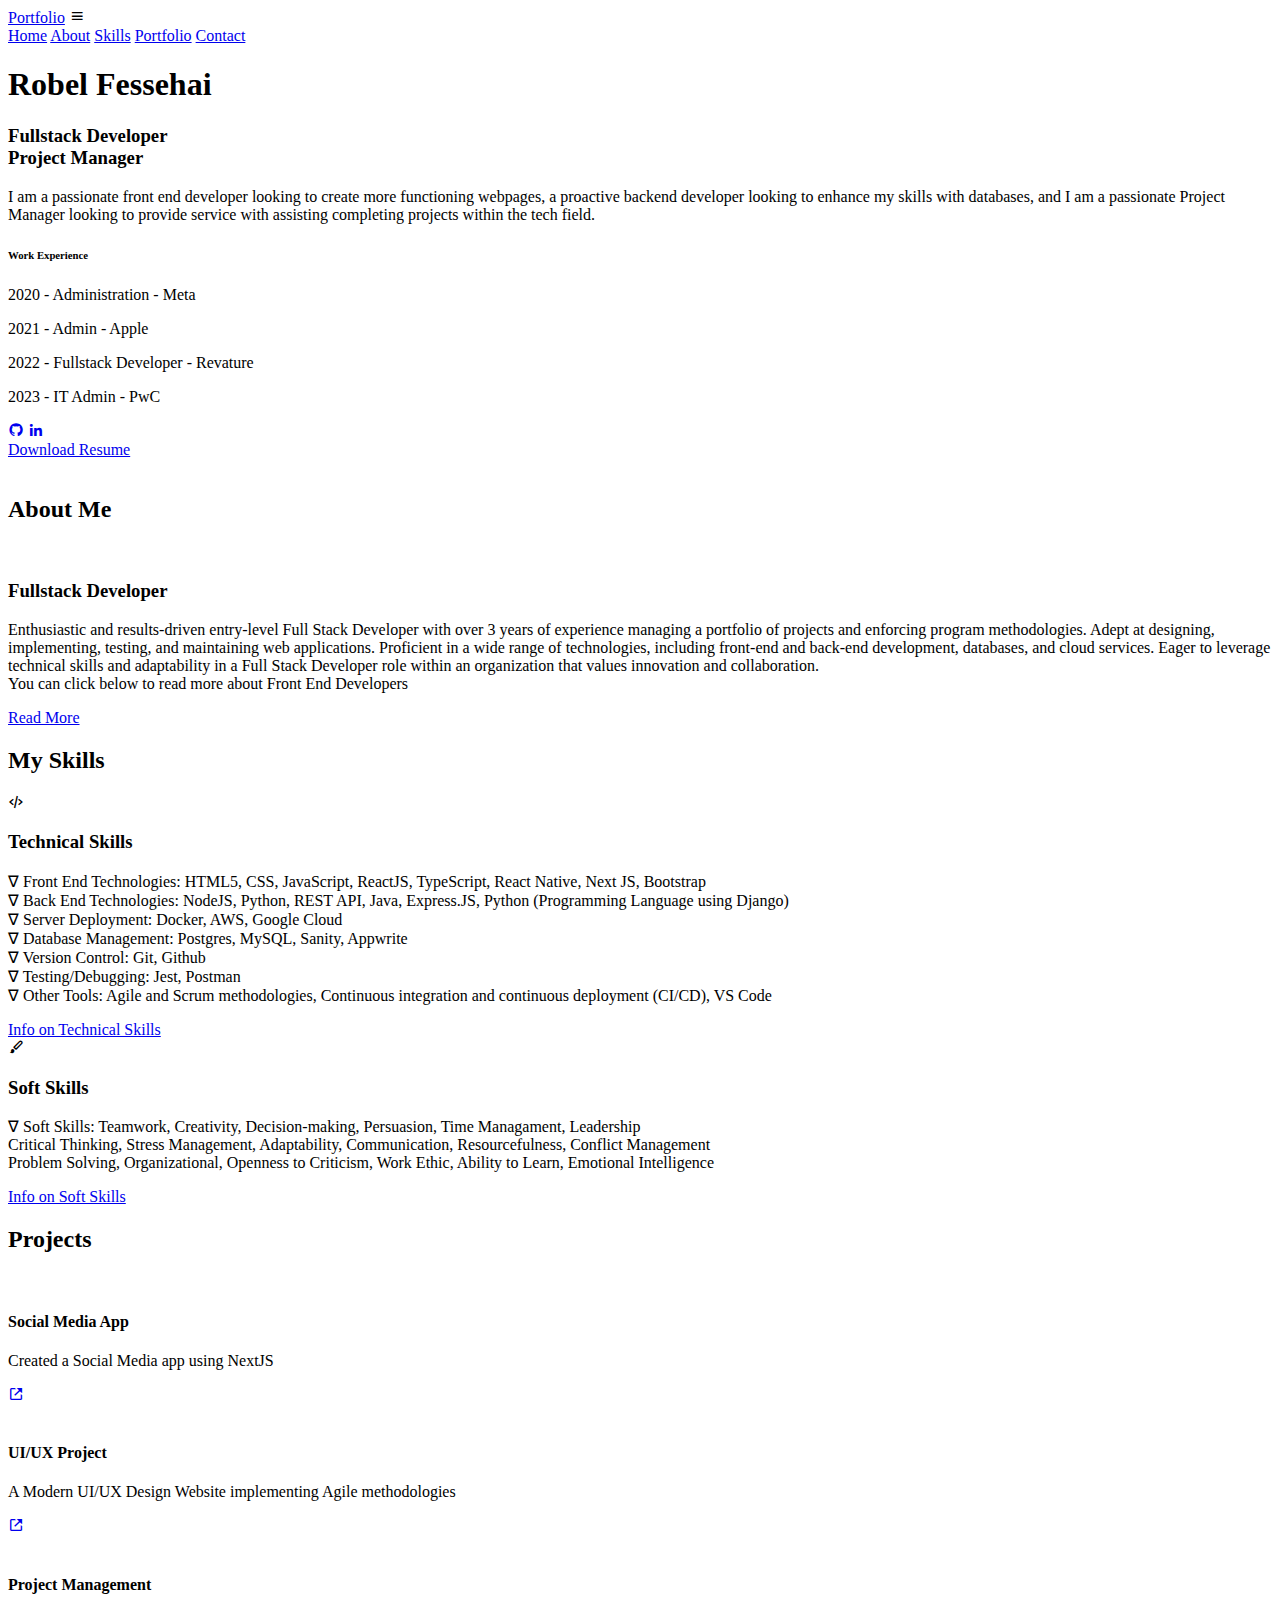
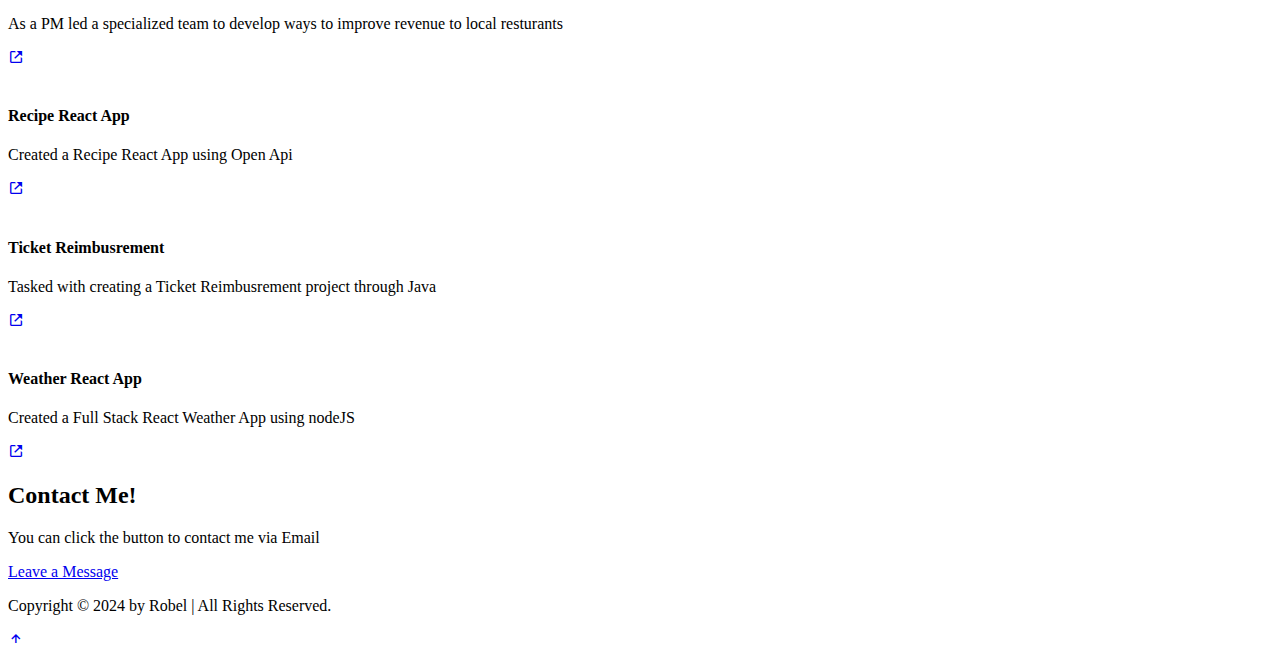
==== index.html @ df7a9f09 "Add files via upload" ====
<!DOCTYPE html>
<html lang="en">
    <head>
        <meta charset="UTF-8">
        <meta http-equiv="X-UA-Compatible" content="IE=edge">
        <meta name="viewport" content="width=device-width, initial-scale=1.0">
        <title>My Personal Page</title>

        <link href="https://unpkg.com/boxicons@2.1.4/css/boxicons.min.css" rel="stylesheet">

        <link rel="stylesheet" href="style.css">
    </head>

    <body>
        <header class="header">
            <a href="#" class="logo">Portfolio</a>

            <i class="bx bx-menu" id="menu-icon"></i>

            <nav class="navbar">
                <a href="#home" class="active">Home</a>
                <a href="#about">About</a> 
                <a href="#skills">Skills</a> 
                <a href="#portfolio">Portfolio</a> 
                <a href="#contact">Contact</a> 
            </nav>
        </header>

        <section class="home" id="home">
            <div class="home-content">
                
                <h1>Robel Fessehai</h1>
                <h3><span> Fullstack Developer <br> Project Manager</span></h3>
                <p>I am a passionate front end developer looking to create more functioning webpages, a proactive backend developer looking to enhance my skills with databases, and I am a passionate Project Manager looking to provide service with assisting completing projects within the tech field.</p>
                <h6>Work Experience</h6>
                <p> 2020 - Administration - Meta</p>
                <p> 2021 - Admin - Apple</p>
                <p> 2022 - Fullstack Developer - Revature</p>
                <p> 2023 - IT Admin - PwC</p>
                <div class="socials">
                    <a href="https://github.com/RFessehai"><i class="bx bxl-github"></i></a>
                    <a href="https://www.linkedin.com/in/robelf206/"><i class="bx bxl-linkedin"></i></a>
                </div>
                <a href="https://docs.google.com/document/d/e/2PACX-1vSmuw3ZJ0n4gslHQ9zRwQzcpSqXuMK9Xp6KLZ9g4T4_sZMFOn1V0XpZeudkpCorJQ/pub" class="btn">Download Resume</a>
            </div>

            <div class="home-img">
                <img src="images/Me.jpg" alt="">
            </div>
        </section>

        <section class="about" id="about">
            <h2 class="heading"><span>About Me</span></h2>

            <div class="about-img">
                <img src="images/Dev.jpg" alt="">
            </div>

            <div class="about-content">
                <h3>Fullstack Developer</h3>
                <p>Enthusiastic and results-driven entry-level Full Stack Developer with over 3 years of experience managing a portfolio of projects and enforcing program methodologies. Adept at designing, implementing, testing, and maintaining web applications. Proficient in a wide range of technologies, including front-end and back-end development, databases, and cloud services. Eager to leverage technical skills and adaptability in a Full Stack Developer role within an organization that values innovation and collaboration.<br> You can click below to read more about Front End Developers</p>
                <a href="https://www.simplilearn.com/skills-required-to-become-a-full-stack-developer-article" class="btn">Read More</a>

            </div>
        </section>

        <section class="skills" id="skills">
            <h2 class="heading">My <span> Skills</span></h2>

            <div class="skills-container">
                <div class="skills-box">
                    <i class="bx bx-code-alt"></i>
                    <h3>Technical Skills</h3>
                    <p>∇ Front End Technologies: HTML5, CSS, JavaScript, ReactJS, TypeScript, React Native, Next JS, Bootstrap <br>
                        ∇ Back End Technologies: NodeJS, Python, REST API, Java, Express.JS, Python (Programming Language using Django) <br>
                        ∇ Server Deployment: Docker, AWS, Google Cloud <br>
                        ∇ Database Management: Postgres, MySQL, Sanity, Appwrite <br>
                        ∇ Version Control: Git, Github <br>
                        ∇ Testing/Debugging: Jest, Postman <br>
                        ∇ Other Tools: Agile and Scrum methodologies, Continuous integration and continuous deployment (CI/CD), VS Code
                    </p>
                    <a href="https://www.springboard.com/blog/software-engineering/skills-needed/" class="btn">Info on Technical Skills </a>
                </div>
           
                <div class="skills-box">
                    <i class="bx bxs-paint"></i>
                    <h3>Soft Skills</h3>
                    <p>∇ Soft Skills: Teamwork, Creativity, Decision-making, Persuasion, Time Managament, Leadership <br>
                        Critical Thinking, Stress Management, Adaptability, Communication, Resourcefulness, Conflict Management <br>
                        Problem Solving, Organizational, Openness to Criticism, Work Ethic, Ability to Learn, Emotional Intelligence
                    </p>
                    <a href="https://www.springboard.com/blog/software-engineering/5-soft-skills-every-software-engineer-needs/" class="btn">Info on Soft Skills </a>
                </div>
            </div>
        </section>
       
        <section class="portfolio" id="portfolio">
            <h2 class="heading"><span> Projects</span></h2>

            <div class="portfolio-container">
                <div class="portfolio-box">
                    <img src="images/socials.jpg" alt="">
                    <div class="portfolio-layer">
                        <h4>Social Media App</h4>   
                        <p>Created a Social Media app using NextJS </p>
                        <a href="images/Social Media App Brief.pdf"><i class="bx bx-link-external" ></i></a>
                    </div>
                </div>
                <div class="portfolio-box">
                    <img src="images/UIUX.webp" alt="">
                    <div class="portfolio-layer">
                        <h4>UI/UX Project</h4>   
                        <p>A Modern UI/UX Design Website implementing Agile methodologies</p>
                        <a href="https://www.ifixit.com/Device/Samsubg_Galaxy_Tab_A_10.1_S-Pen"><i class="bx bx-link-external" ></i></a>
                    </div>
                </div>
                <div class="portfolio-box">
                    <img src="images/PM.webp" alt="">
                    <div class="portfolio-layer">
                        <h4>Project Management</h4>   
                        <p>As a PM led a specialized team to develop ways to improve revenue to local resturants </p>
                        <a href="images/PM Closure_ Sauce & Spoon Closeout Report.pdf"><i class="bx bx-link-external" ></i></a>
                    </div>
                </div>
                <div class="portfolio-box">
                    <img src="images/Recipes.webp" alt="">
                    <div class="portfolio-layer">
                        <h4>Recipe React App</h4>   
                        <p>Created a Recipe React App using Open Api </p>
                        <a href="https://robelrecipes.netlify.app/"><i class="bx bx-link-external" ></i></a>
                    </div>
                </div>
                <div class="portfolio-box">
                    <img src="images/Ticket.webp" alt="">
                    <div class="portfolio-layer">
                        <h4>Ticket Reimbusrement</h4>   
                        <p>Tasked with creating a Ticket Reimbusrement project through Java </p>
                        <a href="images/Ticket System Backend Java Project.pdf"><i class="bx bx-link-external" ></i></a>
                    </div>
                </div>
                <div class="portfolio-box">
                    <img src="images/Weather.jpg" alt="">
                    <div class="portfolio-layer">
                        <h4>Weather React App</h4>   
                        <p>Created a Full Stack React Weather App using nodeJS</p>
                        <a href="https://robelweather.netlify.app/"><i class="bx bx-link-external" ></i></a>
                    </div>
                </div>
            </div>
        </section>

        <section class="contact" id="contact">
            <h2 class="heading"><span>Contact Me!</span></h2>
            <div class="contact-brief">
                <p>You can click the button to contact me via Email </p>
                <a href="mailto:robelfessehai123@gmail.com" class="btn">Leave a Message</a>
        </section>

        <footer class="footer">
            <div class="footer-text">
                <p>Copyright &copy; 2024 by Robel | All Rights Reserved. </p>
            </div>
            
            <div class="footer-iconTop">
                <a href="#home"><i class="bx bx-up-arrow-alt"></i></a>
            </div>
        </footer>

        <script src="script.js"></script>
    </body>
</html>
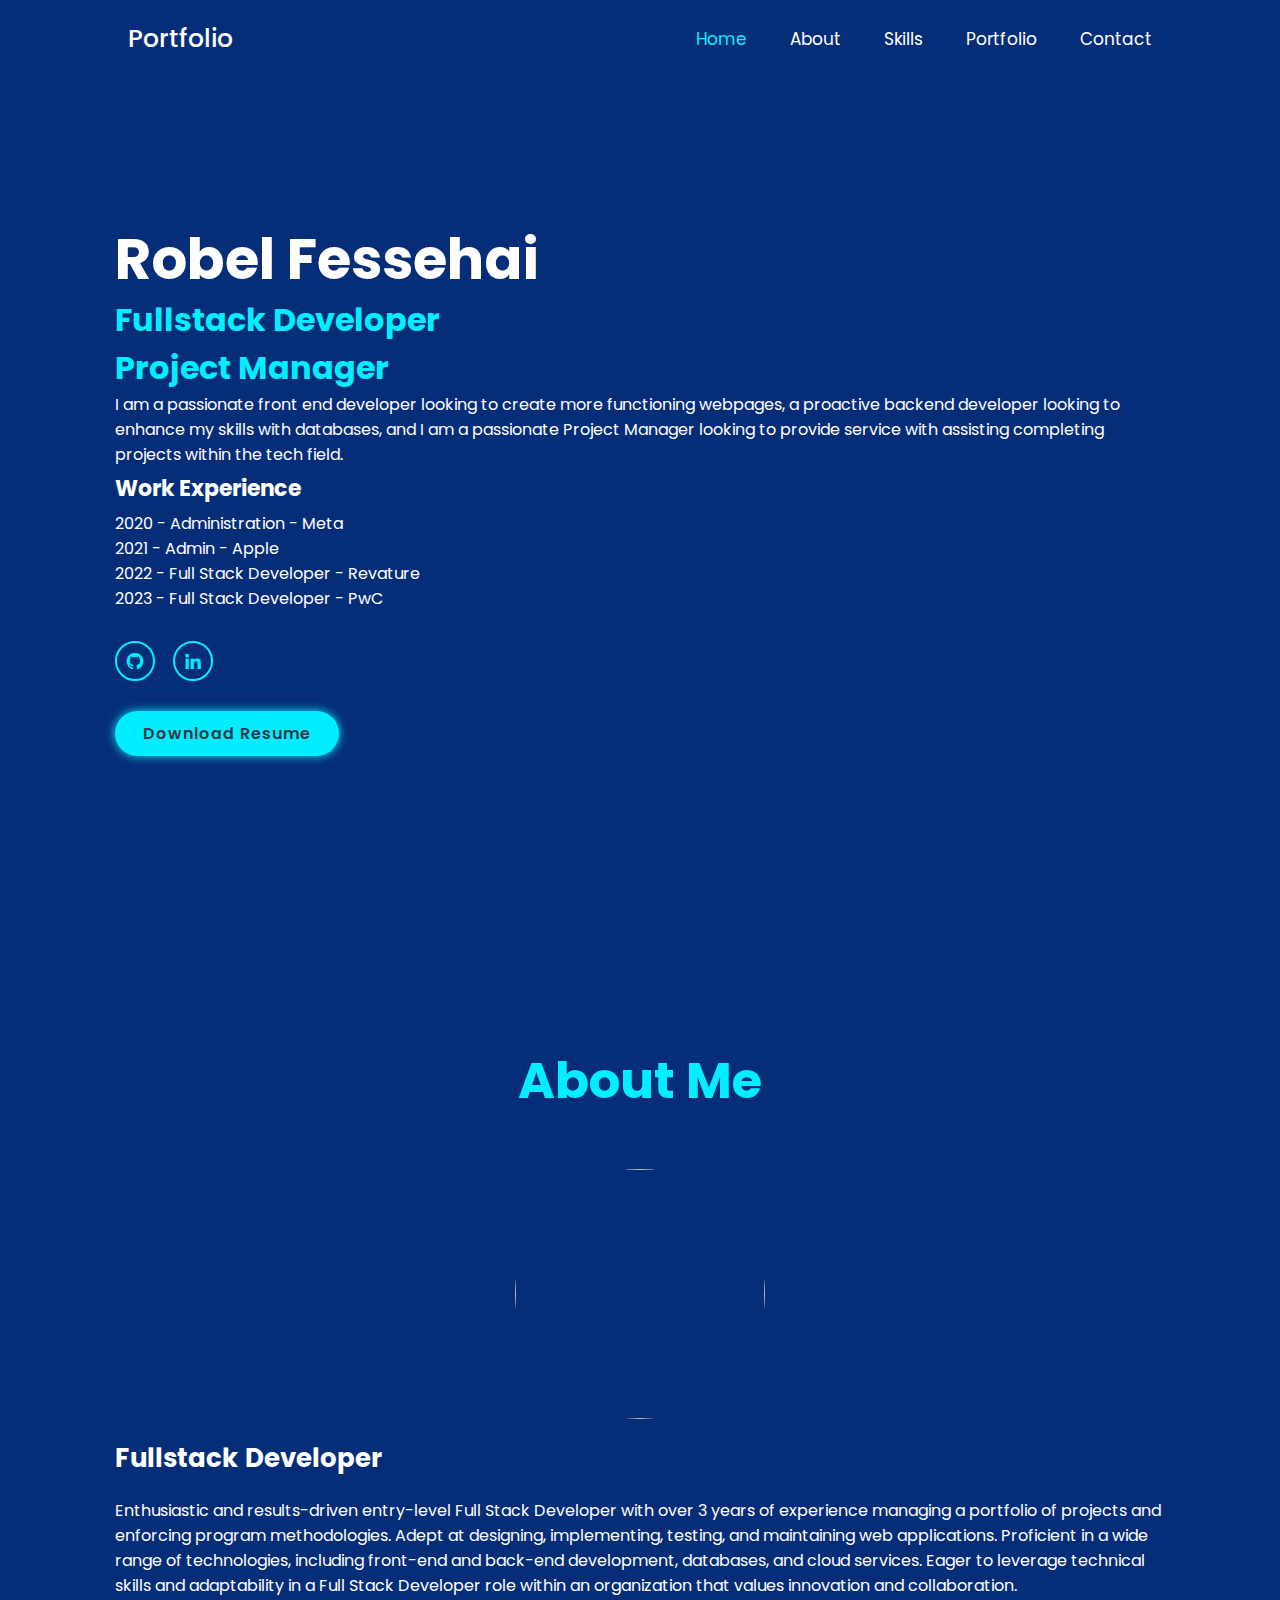
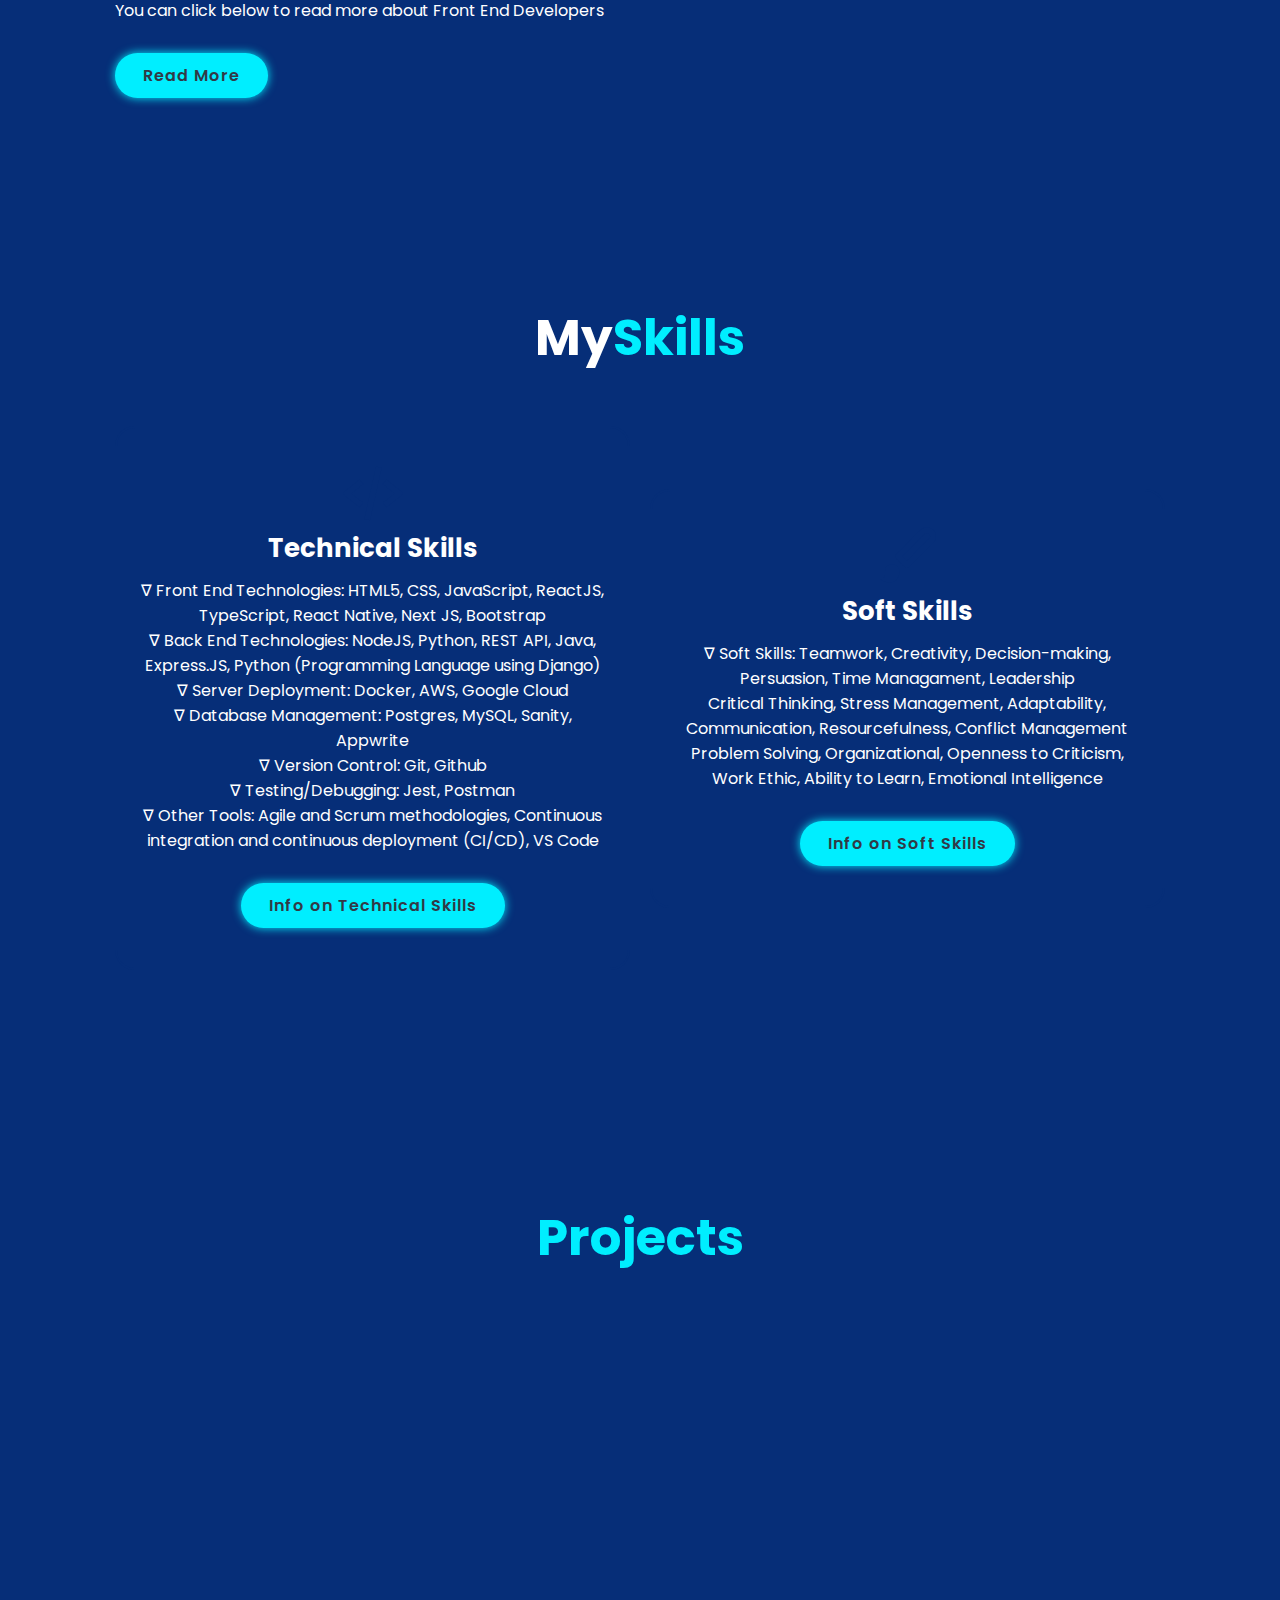
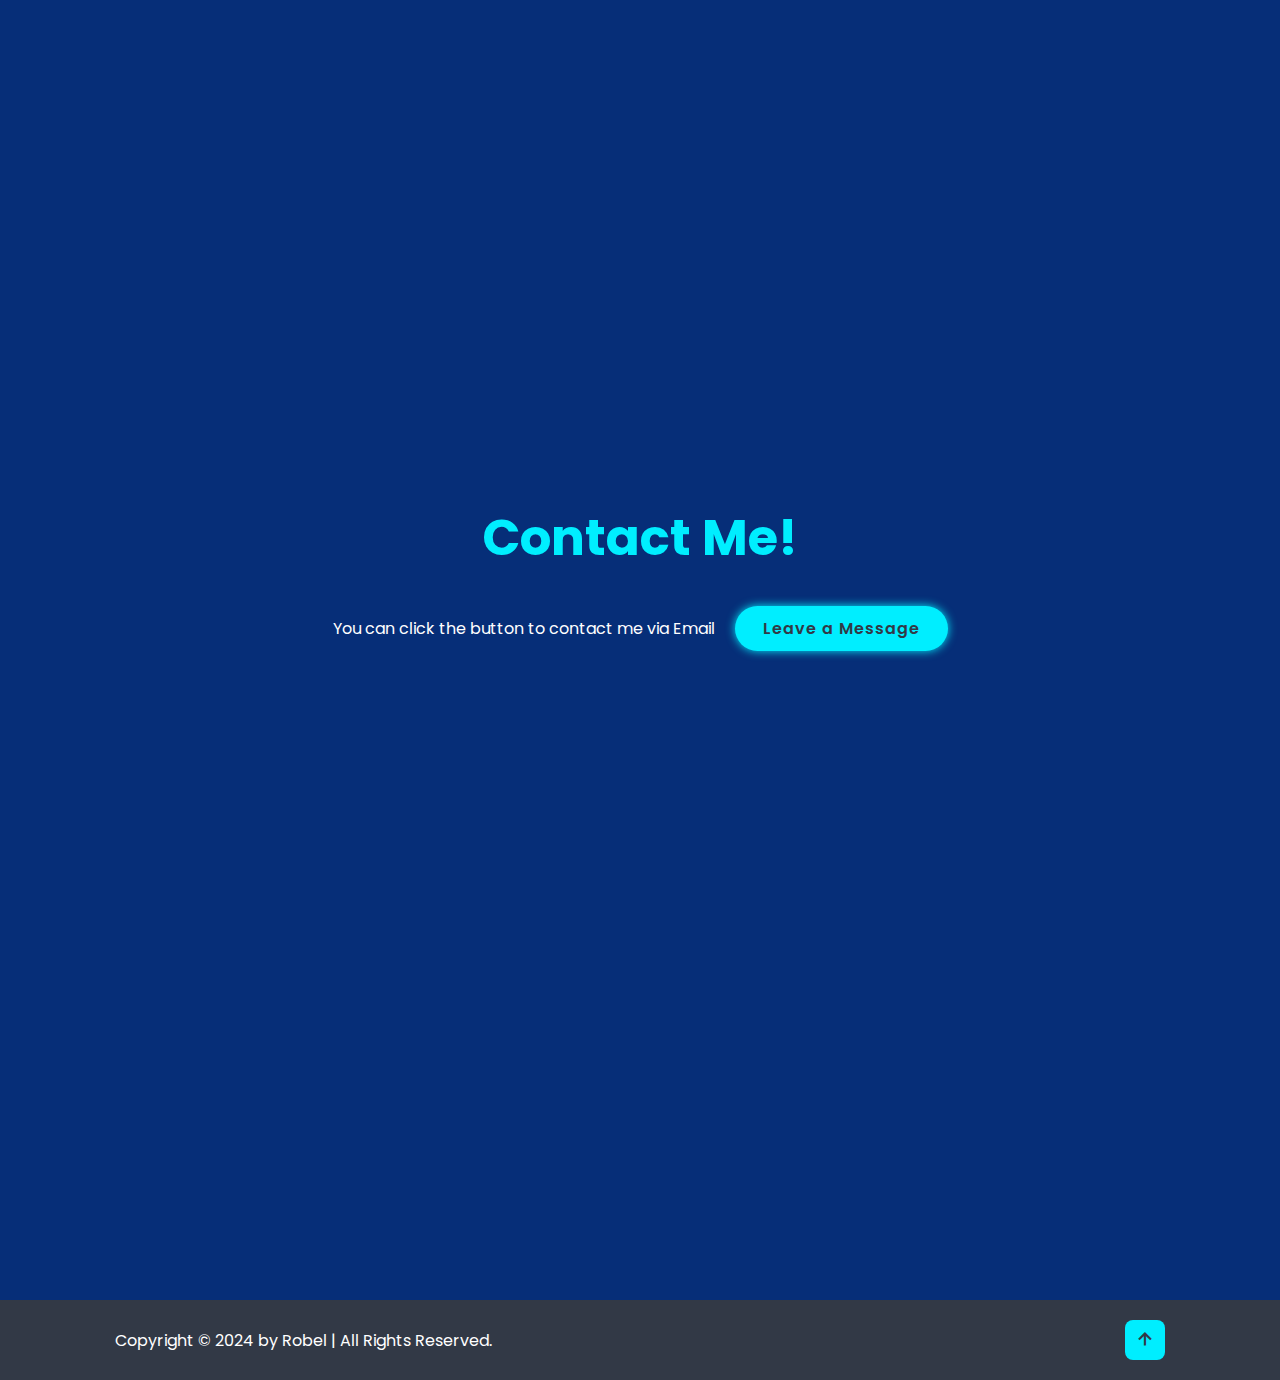
==== commit b39c43b6: "Add files via upload" ====
--- a/index.html
+++ b/index.html
@@ -35,8 +35,8 @@
                 <h6>Work Experience</h6>
                 <p> 2020 - Administration - Meta</p>
                 <p> 2021 - Admin - Apple</p>
-                <p> 2022 - Fullstack Developer - Revature</p>
-                <p> 2023 - IT Admin - PwC</p>
+                <p> 2022 - Full Stack Developer - Revature</p>
+                <p> 2023 - Full Stack Developer - PwC</p>
                 <div class="socials">
                     <a href="https://github.com/RFessehai"><i class="bx bxl-github"></i></a>
                     <a href="https://www.linkedin.com/in/robelf206/"><i class="bx bxl-linkedin"></i></a>
--- a/style.css
+++ b/style.css
@@ -0,0 +1,467 @@
+@import url('https://fonts.googleapis.com/css2?family=Poppins:wght@300;400;500;600;700;800;900&display=swap');
+
+*{
+    margin: 0;
+    padding: 0;
+    box-sizing: border-box;
+    text-decoration: none;
+    border: none;
+    outline: none;
+    scroll-behavior: smooth;
+    font-family: 'Poppins', sans-serif;
+}
+
+:root{
+    --bg-color: #062e78;
+    --second-bg-color: #323946;
+    --text-color:#fff;
+    --main_color: #0ef;
+}
+
+html{
+    font-size: 62.5%;
+    overflow-x: hidden;
+}
+
+body{
+    background: var(--bg-color);
+    color: var(--text-color);
+}
+
+section{
+    min-height: 100vh;
+    padding: 10rem 9% 2rem;
+}
+
+.header{
+    position: fixed;
+    top: 0;
+    left: 0;
+    width: 100%;
+    padding: 2rem 10%;
+    background: var(--bg-color);
+    display: flex;
+    justify-content: space-between;
+    align-items: center;
+    z-index: 100;
+}
+
+.logo{
+    font-size: 2.5rem;
+    color: var(--text-color);
+    font-weight: 500;
+    cursor: default;
+}
+
+.navbar a {
+    font-size: 1.7rem;
+    color: var(--text-color);
+    margin-left: 4rem;
+    transition: .3s;
+}
+
+.navbar a:hover,
+.navbar a.active {
+    color: var(--main_color);
+}
+
+#menu-icon {
+    font-size: 3.6rem;
+    color: var(--text-color);
+    display: none;
+}
+
+.home{
+    display: flex;
+    justify-content: center;
+    align-items: center;
+}
+
+.home-img img{
+    width: 35vw;
+}
+
+.home-content h3{
+    font-size: 3.2rem;
+    font-weight: 700;
+}
+
+h2{
+    font-size: 5.6rem;
+    font-weight: 700;
+    display: flex;
+    justify-content: center;
+    align-items: center;
+}
+
+.home-content h3:nth-of-type(2){
+    margin-bottom: 2rem;
+}
+
+span{
+    color: var(--main_color);
+}
+
+.home-content h1{
+    font-size: 5.6rem;
+    font-weight: 700;
+    line-height: 1.3;
+}
+
+.home-content p{
+    font-size: 1.6rem;
+}
+
+.home-content h6{
+    font-size: 2.2rem;
+    font-weight: 700;
+    line-height: 2;
+}
+
+.socials a{
+    display: inline-flex;
+    justify-content: center;
+    align-items: center;
+    width: 4rem;
+    height: 4rem;
+    background: transparent;
+    border: .2rem solid var(--main_color);
+    border-radius: 50%;
+    font-size: 2rem;
+    color: var(--main_color);
+    margin: 3rem 1.5rem 3rem 0;
+    transition: .5s ease;
+}
+
+.socials a:hover{
+    background: var(--main_color);
+    color: var(--second-bg-color);
+    box-shadow: 0 0 1rem var(--main_color);
+}
+
+.btn{
+    display: inline-block;
+    padding: 1rem 2.8rem;
+    background: var(--main_color);
+    border-radius: 4rem;
+    box-shadow: 0 0 1rem var(--main_color);
+    font-size: 1.6rem;
+    color: var(--second-bg-color);
+    letter-spacing: .1rem;
+    font-weight: 600;
+    transition: .5s ease;
+}
+
+.btn:hover{
+    box-shadow: none;
+}
+
+.about {
+    display: flex;
+    justify-content: center;
+    align-items: center;
+    flex-direction: column;
+    gap: 2rem;
+    background: var(--bg-color);
+    padding-bottom: 6rem;
+}
+
+.about-img img{
+    position: relative;
+    width: 25rem;
+    height: 25rem;
+    border-radius: 50%;
+    display: flex;
+    justify-content: center;
+    align-items: center;
+}
+
+.heading{
+    text-align: center;
+    margin-bottom: 3rem;
+    font-size: 5rem;
+}
+
+.about-content h3{
+    font-size: 2.6rem;
+}
+
+.about-content p{
+    font-size: 1.6rem;
+    margin: 2rem 0 3rem;
+}
+
+.skills h2{
+    margin-bottom: 5rem;
+}
+
+.skills-container{
+    display: flex;
+    justify-content: center;
+    align-items: center;
+    flex-wrap: wrap;
+    gap: 2rem;
+}
+
+.skills-container .skills-box{
+    flex: 1 1 30rem;
+    background: var(--bg-color);
+    padding: 3rem 2rem 4rem;
+    border-radius: 2rem;
+    text-align: center;
+    border: .2rem solid var(--bg-color);
+    transition: .5s ease;
+}
+
+.skills-container .skills-box:hover {
+    border-color: var(--main_color);
+    transform: scale(1.02);
+}
+
+
+.skills-box i {
+    font-size: 7rem;
+    color: var(--bg-color);
+}
+
+.skills-box h3{
+    font-size: 2.6rem ;
+}
+
+.skills-box p {
+    font-size: 1.6rem;
+    margin: 1rem 0 3rem;
+}
+
+.portfolio {
+    background: var(--bg-color);
+}
+
+
+.portfolio-container{
+    display: grid;
+    grid-template-columns: repeat(3, 2fr);
+    align-items: center;
+    gap: 2.5rem;
+}
+
+.portfolio-container .portfolio-box{
+    position: relative;
+    border-radius: 2rem;
+    box-shadow: 0 0 1rem var(--bg-color);
+    overflow: hidden;
+    display: flex;
+}
+.portfolio-box img{
+    width: 100%;
+    transition: .5s ease;
+}
+
+.portfolio-box:hover img{
+    transform: scale(1.1);
+}
+
+.portfolio-box .portfolio-layer{
+    position: absolute;
+    bottom: 0;
+    left: 0;
+    width: 100%;
+    height: 100%;
+    background: linear-gradient(rgba(0,0,0,.1), var(--main_color));
+    display: flex;
+    justify-content: center;
+    align-items: center;
+    flex-direction: column;
+    text-align: center;
+    padding: 0 4rem;
+    transform: translateY(100%);
+    transition: .5s ease;
+}
+
+.portfolio-box:hover .portfolio-layer{
+    transform: translateY(0);
+}
+
+.portfolio-layer h4{
+    font-size: 3rem;
+}
+
+.portfolio-layer p {
+    font-size: 1.6rem;
+    margin: .3rem 0 1rem;
+}
+
+.portfolio-layer a{
+    display: inline-flex;
+    justify-content: center;
+    align-items: center;
+    width: 5rem;
+    height: 5rem;
+    background: var(--text-color);
+    border-radius: 50%;
+}
+
+.portfolio-layer a i{
+    font-size: 2rem;
+    color: var(--second-bg-color);
+}
+
+.contact-brief{
+    display: flex;
+    justify-content: center;
+    align-items: center;
+    flex-wrap: wrap;
+    font-size: 1.6rem;
+    gap: 2rem;
+}
+
+.footer{
+    display: flex;
+    justify-content: space-between;
+    align-items: center;
+    flex-wrap: wrap;
+    padding: 2rem 9%;
+    background: var(--second-bg-color);
+}
+
+.footer-text p{
+    font-size: 1.6rem;
+}
+
+.footer-iconTop a {
+    display: inline-flex;
+    justify-content: center;
+    align-items: center;
+    padding: .8rem;
+    background: var(--main_color);
+    border-radius: .8rem;
+    transition: .5s ease;
+}
+
+.footer-iconTop a:hover{
+    box-shadow: 0 0 1rem var(--main_color);
+}
+
+.footer-iconTop a i {
+    font-size: 2.4rem;
+    color: var(--second-bg-color);
+}
+
+/* BreakingPoint for App view */
+
+@media (max-width: 1200px) {
+    html {
+        font-size: 55%;
+    }
+}
+
+@media (max-width: 991px){
+    .header { 
+        padding: 2rem 3%;
+    }
+
+    section{
+        padding: 10rem 3% 2rem;
+    }
+
+    .skills{
+        padding-bottom: 7rem;
+    }
+
+    .portfolio{
+        padding-bottom: 7rem;
+    }
+    .contact{
+        min-height: auto;
+    }
+
+    .footer{
+        padding: 2rem 3%;
+    }
+}
+
+@media (max-width: 768px){
+    #menu-icon{
+        display: block;
+    }
+
+    .navbar {
+        position: absolute;
+        top: 100%;
+        left: 0;
+        width: 100%;
+        padding: 1rem 3%;
+        background: var(--bg-color);
+        border-top: .1rem solid(rgba(0,0,0,.2);
+        box-shadow: 0 .5rem 1rem rgba(0,0,0,.2));
+        display: none;
+    }
+
+    .navbar a{
+        display: block;
+        font-size: 2rem;
+        margin: 3rem 0;
+    }
+
+    .navbar.active{
+        display: block;
+    }
+
+    .home{
+        flex-direction: column;
+    }
+    .home-content h3{
+        font-size: 2.6rem;
+    }
+    .home-content h1{
+        font-size: 5rem;
+    }
+    .home-img img{
+        width: 70vw;
+        margin-top: 4rem;
+    }
+    .about img{
+        width: 70vw;
+        margin-top: 4rem;
+    }
+    .skills h2{
+        margin-bottom: 3rem;
+    }
+    .portfolio h2{
+        margin-bottom: 3rem;
+    }
+    .portfolio-container{
+        grid-template-columns: repeat(2, 1fr);
+    }
+}
+
+@media (max-width: 617px){
+    .portfolio-container{
+        grid-template-columns: 1fr;
+    }
+}
+
+@media (max-width: 450px){
+    html{
+        font-size: 50%;
+    }
+    .contact{
+        width: 100%;
+    }
+}
+
+@media (max-width: 365px){
+    .home-img img{
+        width: 90vw;
+    }
+    .about-img img{
+        width: 90vw
+    }
+    .footer{
+        flex-direction: column-reverse;
+    }
+    .footer p{
+        text-align: center;
+        margin-top: 2rem;
+    }
+}